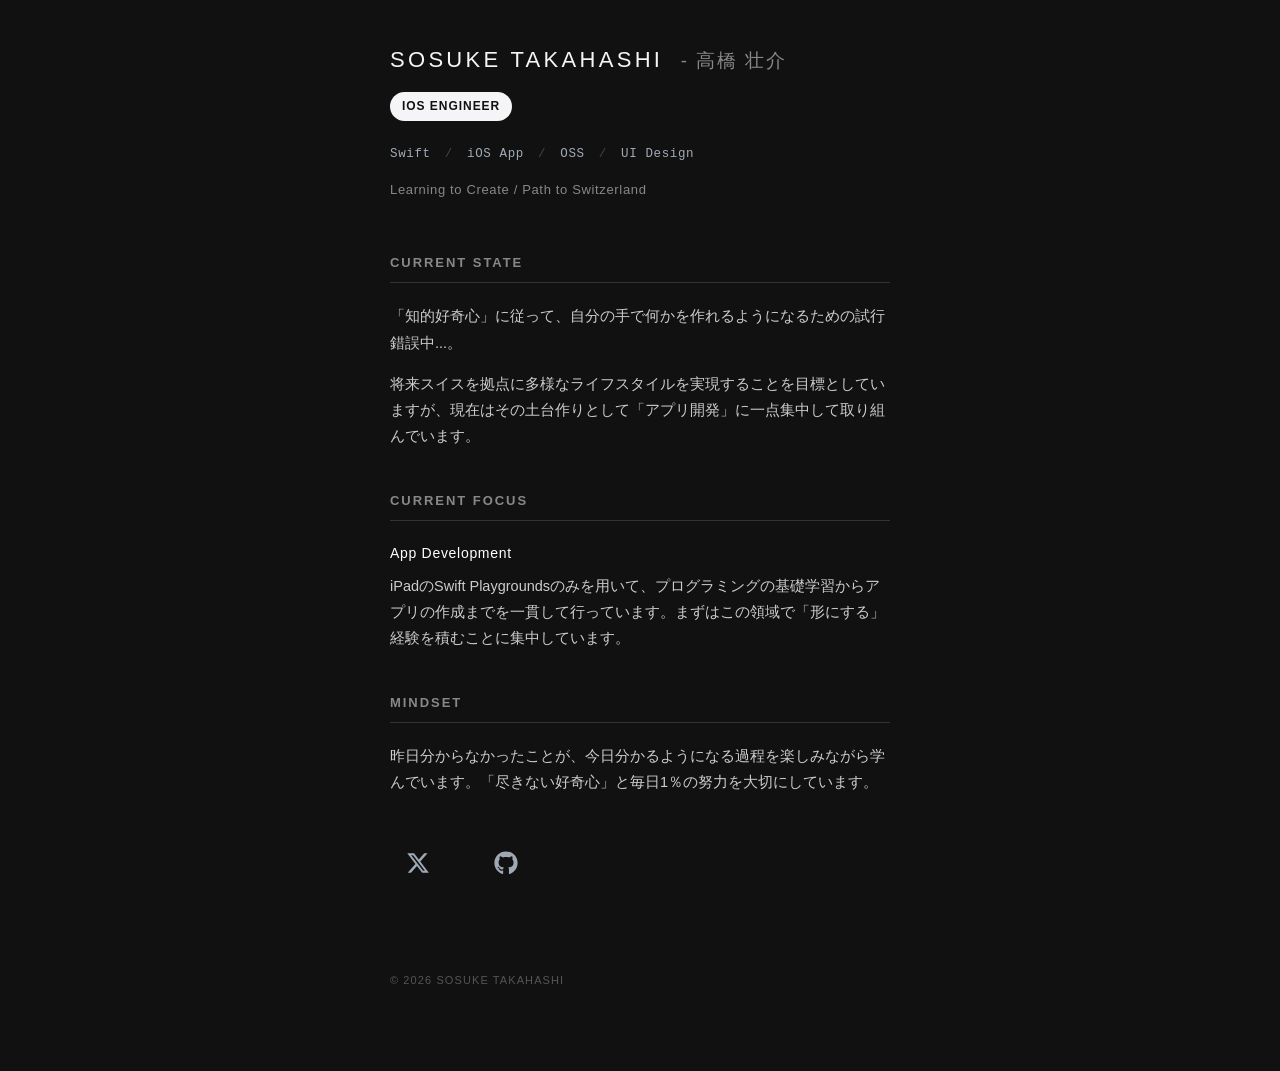
==== index.html @ c58f6e2d "Update index.html" ====
<!DOCTYPE html>
<html lang="ja">
<head>
    <meta charset="UTF-8">
    <meta name="viewport" content="width=device-width, initial-scale=1.0">
    <title>SOSUKE TAKAHASHI - 高橋 壮介 | LOG</title>
    <style>
        /* スマートフォンでのレイアウト崩れを防ぐための必須設定 */
        * {
            box-sizing: border-box;
        }
        body {
            background-color: #111; /* 完全な真っ黒(#000)より少しだけ浮かせた黒で目に優しく */
            color: #f5f5f7;
            font-family: -apple-system, BlinkMacSystemFont, "Helvetica Neue", "Hiragino Kaku Gothic ProN", Arial, sans-serif;
            line-height: 1.8;
            margin: 0;
            padding: 40px 20px 80px;
            display: flex;
            justify-content: center;
            /* 黒背景での文字の視認性を高める設定 */
            -webkit-font-smoothing: antialiased;
        }
        .container {
            max-width: 500px;
            width: 100%;
        }
        header {
            margin-bottom: 50px;
        }
        h1 {
            font-size: 22px;
            letter-spacing: 0.15em;
            margin: 0;
            font-weight: 500;
            text-transform: uppercase;
        }
        .kanji {
            font-size: 0.85em;
            font-weight: normal;
            letter-spacing: 0.1em;
            color: #888; /* 漢字部分は少し控えめな色に */
            margin-left: 8px;
        }
        .sub-text {
            font-size: 13px;
            color: #888;
            margin-top: 12px;
            letter-spacing: 0.05em;
        }

/* --- ここから追加：スライドインのアニメーション定義 --- */
        @keyframes slideIn {
            0% {
                opacity: 0; /* 最初は透明 */
                transform: translateX(-20px); /* 少し左にずらしておく */
            }
            100% {
                opacity: 1; /* 最後は不透明 */
                transform: translateX(0); /* 元の位置に戻る */
            }
        }
        /* ------------------------------------------------ */
/* --- ここから追加：肩書きバッジのスタイルと動き --- */
        .role-badge {
            display: inline-block;
            font-size: 12px;
            color: #111;
            background-color: #f5f5f7; /* 白背景に黒文字で目立たせる */
            padding: 4px 12px;
            border-radius: 20px;
            margin-top: 12px;
            margin-bottom: 4px;
            font-weight: 600;
            letter-spacing: 0.08em;
            text-transform: uppercase;
            
            /* アニメーションの適用：slideInという動きを1.5秒かけて実行 */
            animation: slideIn 1.5s ease-out;
        }
        /* -------------------------------------------------- */
		/* --- ここから追加：キーワード羅列のスタイル --- */
        .keywords {
            font-size: 12.5px;
            color: #a0aab5; /* 少し青みがかったクールなグレー */
            margin-top: 18px;
            margin-bottom: 8px;
            letter-spacing: 0.05em;
            font-family: "SF Mono", "Menlo", Consolas, monospace; /* エンジニアらしいコード風フォント */
        }
        .keywords .slash {
            color: #444; /* スラッシュの色を暗くして単語を際立たせる */
            margin: 0 6px;
        }
        /* ------------------------------------------ */
        section {
            margin-bottom: 40px;
        }
        h2 {
            font-size: 13px;
            color: #888;
            font-weight: 600;
            letter-spacing: 0.15em;
            text-transform: uppercase;
            border-bottom: 1px solid #333;
            padding-bottom: 8px;
            margin-bottom: 20px;
        }
        p {
            font-size: 14.5px;
            color: #ccc;
            margin: 0 0 15px 0;
        }
        .project-item {
            margin-bottom: 25px;
        }
        .label {
            display: block;
            color: #fff;
            font-size: 14px;
            margin-bottom: 6px;
            font-weight: 500;
            letter-spacing: 0.05em;
        }
        .project-desc {
            font-size: 14.5px;
            color: #ccc;
            margin: 0;
        }
        /* --- いただいたコードをダークモード用に最適化したCSS --- */
        .sns-box {
            display: flex;
            gap: 2rem;
            margin-top: 40px;
            justify-content: flex-start; /* 左寄せ */
        }
        .btn-sns {
            display: grid;
            place-content: center;
            width: 3.5rem;
            height: 3.5rem;
            box-sizing: border-box;
            border-radius: 0.5rem; /* 少し丸みを持たせると立体感が綺麗に出ます */
            background-color: #111; /* 背景色と同じにして要素を同化させる */
            text-decoration: none;
            /* 1sだとスマホでは反応が遅く感じるため、0.5sに調整しています */
            transition: 0.5s; 
        }
        .btn-sns svg {
            fill: #9FA9B4;
            width: 1.5rem;
            height: 1.5rem;
            transition: 0.5s;
        }
        /* 触れた時に「ダークモードの影」を出して立体的に浮き上がらせる */
        .btn-sns:hover {
            /* 黒背景に合わせて影の色と広がり方を調整しました */
            box-shadow: 6px 6px 12px #070707, 
                       -6px -6px 12px #1b1b1b;
        }
        .btn-sns:hover svg {
            fill: #fff; /* 触れるとアイコンが白く光るように追加 */
        }
        /* ------------------------------------------------ */
        footer {
            margin-top: 80px;
            font-size: 11px;
            color: #555;
            letter-spacing: 0.1em;
            text-transform: uppercase;
        }
    </style>
</head>
<body>
    <div class="container">
        <header>
            <h1>SOSUKE TAKAHASHI <span class="kanji">- 高橋 壮介</span></h1>
	    <div class="role-badge">iOS Engineer</div>
            
            <div class="keywords">
                Swift <span class="slash">/</span> iOS App <span class="slash">/</span> OSS <span class="slash">/</span> UI Design
            </div>
            <p class="sub-text">Learning to Create / Path to Switzerland</p>
        </header>

        <section>
            <h2>Current State</h2>
            <p>
                「知的好奇心」に従って、自分の手で何かを作れるようになるための試行錯誤中...。
            </p>
            <p>
                将来スイスを拠点に多様なライフスタイルを実現することを目標としていますが、現在はその土台作りとして「アプリ開発」に一点集中して取り組んでいます。
            </p>
        </section>

        <section>
            <h2>Current Focus</h2>
            <div class="project-item">
                <span class="label">App Development</span>
                <p class="project-desc">iPadのSwift Playgroundsのみを用いて、プログラミングの基礎学習からアプリの作成までを一貫して行っています。まずはこの領域で「形にする」経験を積むことに集中しています。</p>
            </div>
        </section>

        <section>
            <h2>Mindset</h2>
            <p>
                昨日分からなかったことが、今日分かるようになる過程を楽しみながら学んでいます。「尽きない好奇心」と毎日1％の努力を大切にしています。
            </p>
        </section>

        <div class="sns-box">
            <a href="https://x.com/hitonoyakntatsu" class="btn-sns btn-x" target="_blank">
                <svg xmlns="http://www.w3.org/2000/svg" height="1em" viewBox="0 0 512 512">
                    <path d="M389.2 48h70.6L305.6 224.2 487 464H345L233.7 318.6 106.5 464H35.8L200.7 275.5 26.8 48H172.4L272.9 180.9 389.2 48zM364.4 421.8h39.1L151.1 88h-42L364.4 421.8z"></path>
                </svg>
            </a>
<a href="https://github.com/sou1213" class="btn-sns btn-github" target="_blank">
                <svg xmlns="http://www.w3.org/2000/svg" height="1em" viewBox="0 0 496 512">
                    <path d="M165.9 397.4c0 2-2.3 3.6-5.2 3.6-3.3 .3-5.6-1.3-5.6-3.6 0-2 2.3-3.6 5.2-3.6 3-.3 5.6 1.3 5.6 3.6zm-31.1-4.5c-.7 2 1.3 4.3 4.3 4.9 2.6 1 5.6 0 6.2-2s-1.3-4.3-4.3-5.2c-2.6-.7-5.5 .3-6.2 2.3zm44.2-1.7c-2.9 .7-4.9 2.6-4.6 4.9 .3 2 2.9 3.3 5.9 2.6 2.9-.7 4.9-2.6 4.6-4.6-.3-1.9-3-3.2-5.9-2.9zM244.8 8C106.1 8 0 113.3 0 252c0 110.9 69.8 205.8 169.5 239.2 12.8 2.3 17.3-5.6 17.3-12.1 0-6.2-.3-40.4-.3-61.4 0 0-70 15-84.7-29.8 0 0-11.4-29.1-27.8-36.6 0 0-22.9-15.7 1.6-15.4 0 0 24.9 2 38.6 25.8 21.9 38.6 58.6 27.5 72.9 20.9 2.3-16 8.8-27.1 16-33.7-55.9-6.2-112.3-14.3-112.3-110.5 0-27.5 7.6-41.3 23.6-58.9-2.6-6.5-11.1-33.3 2.6-67.9 20.9-6.5 69 27 69 27 20-5.6 41.5-8.5 62.8-8.5s42.8 2.9 62.8 8.5c0 0 48.1-33.6 69-27 13.7 34.7 5.2 61.4 2.6 67.9 16 17.7 25.8 31.5 25.8 58.9 0 96.5-58.9 104.2-114.8 110.5 9.2 7.9 17 22.9 17 46.4 0 33.7-.3 75.4-.3 83.6 0 6.5 4.6 14.4 17.3 12.1C428.2 457.8 496 362.9 496 252 496 113.3 383.5 8 244.8 8zM97.2 352.9c-1.3 1-1 3.3 .7 5.2 1.6 1.6 3.9 2.3 5.2 1 1.3-1 1-3.3-.7-5.2-1.6-1.6-3.9-2.3-5.2-1zm-10.8-8.1c-.7 1.3 .3 2.9 2.3 3.9 1.6 1 3.6 .7 4.3-.7 .7-1.3-.3-2.9-2.3-3.9-2-.6-3.6-.3-4.3 .7zm32.4 35.6c-1.6 1.3-1 4.3 1.3 6.2 2.3 2.3 5.2 2.6 6.5 1 1.3-1.3 .7-4.3-1.3-6.2-2.2-2.3-5.2-2.6-6.5-1zm-11.4-14.7c-1.6 1-1.6 3.6 0 5.9 1.6 2.3 4.3 3.3 5.6 2.3 1.6-1.3 1.6-3.9 0-6.2-1.4-2.3-4-3.3-5.6-2z"></path>
                </svg>
            </a>
        </div>
        <footer>
            &copy; 2026 SOSUKE TAKAHASHI
        </footer>
    </div>
</body>
</html>
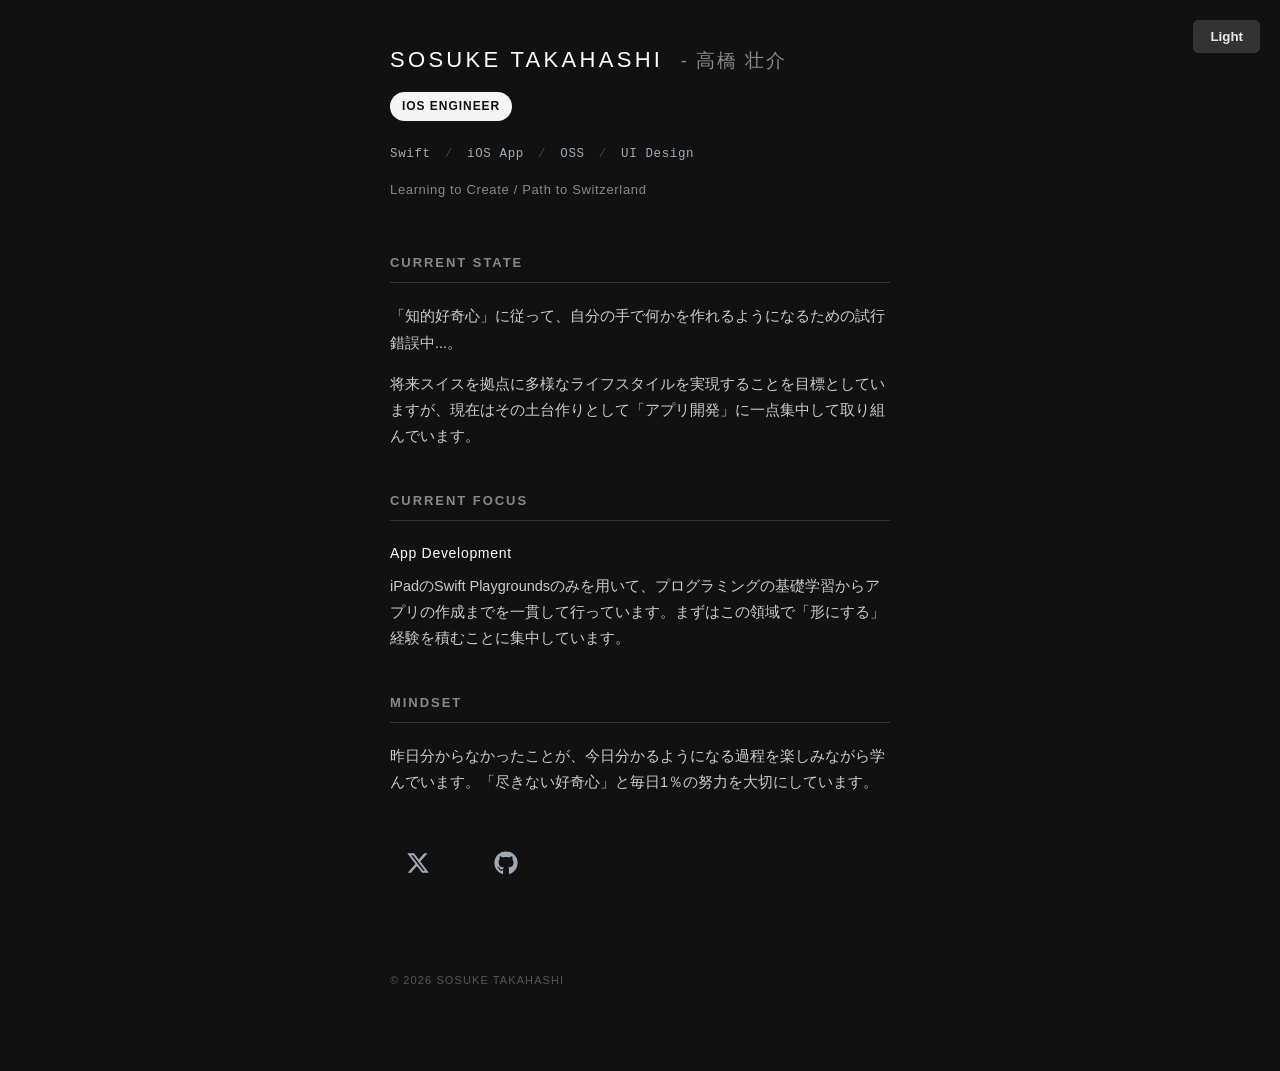
==== commit 7c9a6618: "Implement dark mode toggle and styles in index.html Add dark mode toggle functionality and styles." ====
--- a/index.html
+++ b/index.html
@@ -162,6 +162,81 @@
             fill: #fff; /* 触れるとアイコンが白く光るように追加 */
         }
         /* ------------------------------------------------ */
+		/* --- ここから追加：ダークモード切替ボタンとテーマのスタイル --- */
+        
+        /* 右上に固定配置 */
+        .theme-toggle {
+            position: absolute;
+            top: 20px;
+            right: 20px;
+            z-index: 100;
+        }
+
+        /* ボタンのデザイン (sass.txtを参考) */
+        .theme-toggle button {
+            border: 1px solid #333;
+            padding: .5rem 1rem;
+            background: #333;
+            border-radius: 5px;
+            transition: background 200ms ease;
+            color: #eaeaea;
+            cursor: pointer;
+            font-family: inherit;
+            font-weight: bold;
+        }
+        .theme-toggle button:hover {
+            background: rgba(51, 51, 51, 0.8);
+        }
+
+        /* 既存のbodyにアニメーションを追加 (sass.txtを参考) */
+        body {
+            /* 背景と文字色が800ミリ秒かけて変化する設定 */
+            transition: background-color 800ms ease, color 800ms ease;
+        }
+
+        /* --- ライトモード（基本状態）の色設定 --- */
+        /* 提供元のコードに合わせて、基本をライトモードにします */
+        body {
+            background-color: #eaeaea; /* sass.txtを参考 */
+            color: #333;
+        }
+        h1, h2, .label, .role-badge, .kanji {
+            color: #333;
+        }
+        p, .project-desc, .sub-text, .keywords {
+            color: #555;
+        }
+        .role-badge {
+            background-color: #ddd;
+        }
+
+        /* --- ダークモード（.darkがついた時）の色設定 --- */
+        /* 現在のサイトの黒いデザインをここに引き継ぎます */
+        body.dark {
+            background-color: #111;
+            color: #f5f5f7;
+        }
+        body.dark h1, body.dark .label {
+            color: #fff;
+        }
+        body.dark h2 {
+            color: #888;
+            border-bottom: 1px solid #333;
+        }
+        body.dark p, body.dark .project-desc {
+            color: #ccc;
+        }
+        body.dark .role-badge {
+            background-color: #f5f5f7;
+            color: #111;
+        }
+        body.dark .sub-text, body.dark .kanji {
+            color: #888;
+        }
+        body.dark .keywords {
+            color: #a0aab5;
+        }
+        /* ------------------------------------------------------- */
         footer {
             margin-top: 80px;
             font-size: 11px;
@@ -169,9 +244,16 @@
             letter-spacing: 0.1em;
             text-transform: uppercase;
         }
+		
     </style>
 </head>
 <body>
+	<body>
+    <div class="theme-toggle">
+        <button class="dark-button">Dark</button>
+        <button class="light-button" style="display: none;">Light</button>
+    </div>
+    <div class="container">
     <div class="container">
         <header>
             <h1>SOSUKE TAKAHASHI <span class="kanji">- 高橋 壮介</span></h1>
@@ -224,5 +306,55 @@
             &copy; 2026 SOSUKE TAKAHASHI
         </footer>
     </div>
+		<script>
+            var darkMode;
+            
+            // localStorageに保存されているかチェック
+            if (localStorage.getItem('dark-mode')) {  
+                // if dark mode is in storage, set variable with that value [cite: 2]
+                darkMode = localStorage.getItem('dark-mode');
+            } else {  
+                // 提供元のコードでは'light'が初期値でしたが [cite: 3]、
+                // あなたのサイトの雰囲気を活かすため初期値を'dark'にしています。
+                darkMode = 'dark';
+            }
+
+            // set new localStorage value 
+            localStorage.setItem('dark-mode', darkMode);
+
+            var darkBtn = document.querySelector('.dark-button');
+            var lightBtn = document.querySelector('.light-button');
+            var body = document.querySelector('body');
+
+            // ページ読み込み時の状態を反映
+            if (localStorage.getItem('dark-mode') == 'dark') {
+                // if the above is 'dark' then apply .dark to the body [cite: 5]
+                body.classList.add('dark');
+                // hide the 'dark' button [cite: 5]
+                darkBtn.style.display = 'none';
+                // show the 'light' button [cite: 5]
+                lightBtn.style.display = 'block';
+            }
+
+            // Toggle dark UI [cite: 6]
+            darkBtn.addEventListener('click', function() {  
+                darkBtn.style.display = 'none';
+                lightBtn.style.display = 'block';
+                body.classList.add('dark');  
+                // set stored value to 'dark' [cite: 6]
+                localStorage.setItem('dark-mode', 'dark');
+            });
+
+            // Toggle light UI
+            lightBtn.addEventListener('click', function() {  
+                lightBtn.style.display = 'none';
+                darkBtn.style.display = 'block';
+                body.classList.remove('dark');
+                // set stored value to 'light' [cite: 7]
+                localStorage.setItem('dark-mode', 'light');   
+            });
+        </script>
+        </body>
+</html>
 </body>
 </html>
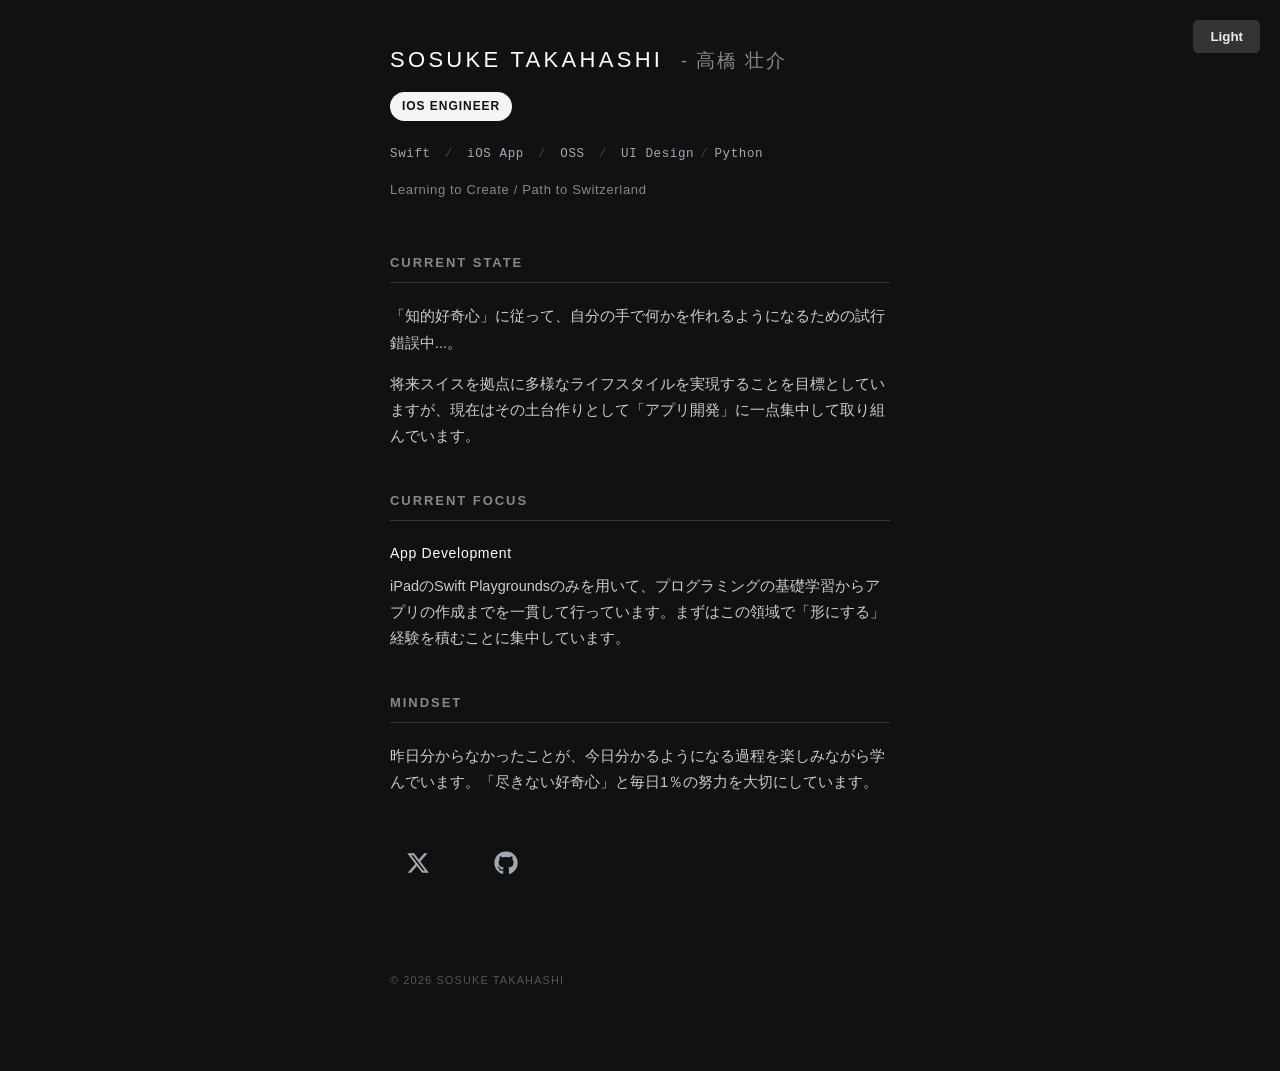
==== commit df2a1342: "Update index.html" ====
--- a/index.html
+++ b/index.html
@@ -5,12 +5,11 @@
     <meta name="viewport" content="width=device-width, initial-scale=1.0">
     <title>SOSUKE TAKAHASHI - 高橋 壮介 | LOG</title>
     <style>
-        /* スマートフォンでのレイアウト崩れを防ぐための必須設定 */
         * {
             box-sizing: border-box;
         }
         body {
-            background-color: #111; /* 完全な真っ黒(#000)より少しだけ浮かせた黒で目に優しく */
+            background-color: #111;
             color: #f5f5f7;
             font-family: -apple-system, BlinkMacSystemFont, "Helvetica Neue", "Hiragino Kaku Gothic ProN", Arial, sans-serif;
             line-height: 1.8;
@@ -18,161 +17,22 @@
             padding: 40px 20px 80px;
             display: flex;
             justify-content: center;
-            /* 黒背景での文字の視認性を高める設定 */
             -webkit-font-smoothing: antialiased;
+            /* 背景と文字色が800ミリ秒かけて変化する設定 */
+            transition: background-color 800ms ease, color 800ms ease;
         }
         .container {
             max-width: 500px;
             width: 100%;
         }
-        header {
-            margin-bottom: 50px;
-        }
-        h1 {
-            font-size: 22px;
-            letter-spacing: 0.15em;
-            margin: 0;
-            font-weight: 500;
-            text-transform: uppercase;
-        }
-        .kanji {
-            font-size: 0.85em;
-            font-weight: normal;
-            letter-spacing: 0.1em;
-            color: #888; /* 漢字部分は少し控えめな色に */
-            margin-left: 8px;
-        }
-        .sub-text {
-            font-size: 13px;
-            color: #888;
-            margin-top: 12px;
-            letter-spacing: 0.05em;
-        }
-
-/* --- ここから追加：スライドインのアニメーション定義 --- */
-        @keyframes slideIn {
-            0% {
-                opacity: 0; /* 最初は透明 */
-                transform: translateX(-20px); /* 少し左にずらしておく */
-            }
-            100% {
-                opacity: 1; /* 最後は不透明 */
-                transform: translateX(0); /* 元の位置に戻る */
-            }
-        }
-        /* ------------------------------------------------ */
-/* --- ここから追加：肩書きバッジのスタイルと動き --- */
-        .role-badge {
-            display: inline-block;
-            font-size: 12px;
-            color: #111;
-            background-color: #f5f5f7; /* 白背景に黒文字で目立たせる */
-            padding: 4px 12px;
-            border-radius: 20px;
-            margin-top: 12px;
-            margin-bottom: 4px;
-            font-weight: 600;
-            letter-spacing: 0.08em;
-            text-transform: uppercase;
-            
-            /* アニメーションの適用：slideInという動きを1.5秒かけて実行 */
-            animation: slideIn 1.5s ease-out;
-        }
-        /* -------------------------------------------------- */
-		/* --- ここから追加：キーワード羅列のスタイル --- */
-        .keywords {
-            font-size: 12.5px;
-            color: #a0aab5; /* 少し青みがかったクールなグレー */
-            margin-top: 18px;
-            margin-bottom: 8px;
-            letter-spacing: 0.05em;
-            font-family: "SF Mono", "Menlo", Consolas, monospace; /* エンジニアらしいコード風フォント */
-        }
-        .keywords .slash {
-            color: #444; /* スラッシュの色を暗くして単語を際立たせる */
-            margin: 0 6px;
-        }
-        /* ------------------------------------------ */
-        section {
-            margin-bottom: 40px;
-        }
-        h2 {
-            font-size: 13px;
-            color: #888;
-            font-weight: 600;
-            letter-spacing: 0.15em;
-            text-transform: uppercase;
-            border-bottom: 1px solid #333;
-            padding-bottom: 8px;
-            margin-bottom: 20px;
-        }
-        p {
-            font-size: 14.5px;
-            color: #ccc;
-            margin: 0 0 15px 0;
-        }
-        .project-item {
-            margin-bottom: 25px;
-        }
-        .label {
-            display: block;
-            color: #fff;
-            font-size: 14px;
-            margin-bottom: 6px;
-            font-weight: 500;
-            letter-spacing: 0.05em;
-        }
-        .project-desc {
-            font-size: 14.5px;
-            color: #ccc;
-            margin: 0;
-        }
-        /* --- いただいたコードをダークモード用に最適化したCSS --- */
-        .sns-box {
-            display: flex;
-            gap: 2rem;
-            margin-top: 40px;
-            justify-content: flex-start; /* 左寄せ */
-        }
-        .btn-sns {
-            display: grid;
-            place-content: center;
-            width: 3.5rem;
-            height: 3.5rem;
-            box-sizing: border-box;
-            border-radius: 0.5rem; /* 少し丸みを持たせると立体感が綺麗に出ます */
-            background-color: #111; /* 背景色と同じにして要素を同化させる */
-            text-decoration: none;
-            /* 1sだとスマホでは反応が遅く感じるため、0.5sに調整しています */
-            transition: 0.5s; 
-        }
-        .btn-sns svg {
-            fill: #9FA9B4;
-            width: 1.5rem;
-            height: 1.5rem;
-            transition: 0.5s;
-        }
-        /* 触れた時に「ダークモードの影」を出して立体的に浮き上がらせる */
-        .btn-sns:hover {
-            /* 黒背景に合わせて影の色と広がり方を調整しました */
-            box-shadow: 6px 6px 12px #070707, 
-                       -6px -6px 12px #1b1b1b;
-        }
-        .btn-sns:hover svg {
-            fill: #fff; /* 触れるとアイコンが白く光るように追加 */
-        }
-        /* ------------------------------------------------ */
-		/* --- ここから追加：ダークモード切替ボタンとテーマのスタイル --- */
         
-        /* 右上に固定配置 */
+        /* --- ダークモード切替ボタン --- */
         .theme-toggle {
             position: absolute;
             top: 20px;
             right: 20px;
             z-index: 100;
         }
-
-        /* ボタンのデザイン (sass.txtを参考) */
         .theme-toggle button {
             border: 1px solid #333;
             padding: .5rem 1rem;
@@ -188,55 +48,162 @@
             background: rgba(51, 51, 51, 0.8);
         }
 
-        /* 既存のbodyにアニメーションを追加 (sass.txtを参考) */
+        header {
+            margin-bottom: 50px;
+        }
+        h1 {
+            font-size: 22px;
+            letter-spacing: 0.15em;
+            margin: 0;
+            font-weight: 500;
+            text-transform: uppercase;
+        }
+        .kanji {
+            font-size: 0.85em;
+            font-weight: normal;
+            letter-spacing: 0.1em;
+            color: #888;
+            margin-left: 8px;
+        }
+
+        /* スライドインアニメーション */
+        @keyframes slideIn {
+            0% { opacity: 0; transform: translateX(-20px); }
+            100% { opacity: 1; transform: translateX(0); }
+        }
+
+        .role-badge {
+            display: inline-block;
+            font-size: 12px;
+            padding: 4px 12px;
+            border-radius: 20px;
+            margin-top: 12px;
+            margin-bottom: 4px;
+            font-weight: 600;
+            letter-spacing: 0.08em;
+            text-transform: uppercase;
+            animation: slideIn 1.5s ease-out;
+        }
+
+        .keywords {
+            font-size: 12.5px;
+            margin-top: 18px;
+            margin-bottom: 8px;
+            letter-spacing: 0.05em;
+            font-family: "SF Mono", "Menlo", Consolas, monospace;
+        }
+        .keywords .slash {
+            color: #444;
+            margin: 0 6px;
+        }
+        .sub-text {
+            font-size: 13px;
+            margin-top: 12px;
+            letter-spacing: 0.05em;
+        }
+
+        section {
+            margin-bottom: 40px;
+        }
+        h2 {
+            font-size: 13px;
+            font-weight: 600;
+            letter-spacing: 0.15em;
+            text-transform: uppercase;
+            border-bottom: 1px solid #333;
+            padding-bottom: 8px;
+            margin-bottom: 20px;
+        }
+        p {
+            font-size: 14.5px;
+            margin: 0 0 15px 0;
+        }
+        .project-item {
+            margin-bottom: 25px;
+        }
+        .label {
+            display: block;
+            font-size: 14px;
+            margin-bottom: 6px;
+            font-weight: 500;
+            letter-spacing: 0.05em;
+        }
+        .project-desc {
+            font-size: 14.5px;
+            margin: 0;
+        }
+
+        /* --- SNSボタン（ニューモーフィズム）ベース --- */
+        .sns-box {
+            display: flex;
+            gap: 2rem;
+            margin-top: 40px;
+            justify-content: flex-start;
+        }
+        .btn-sns {
+            display: grid;
+            place-content: center;
+            width: 3.5rem;
+            height: 3.5rem;
+            box-sizing: border-box;
+            border-radius: 0.5rem;
+            text-decoration: none;
+            transition: 0.5s; 
+        }
+        .btn-sns svg {
+            width: 1.5rem;
+            height: 1.5rem;
+            transition: 0.5s;
+        }
+
+        /* =========================================
+           ライトモード（基本状態）の色設定
+           ========================================= */
         body {
-            /* 背景と文字色が800ミリ秒かけて変化する設定 */
-            transition: background-color 800ms ease, color 800ms ease;
-        }
-
-        /* --- ライトモード（基本状態）の色設定 --- */
-        /* 提供元のコードに合わせて、基本をライトモードにします */
-        body {
-            background-color: #eaeaea; /* sass.txtを参考 */
+            background-color: #eaeaea; 
             color: #333;
         }
-        h1, h2, .label, .role-badge, .kanji {
-            color: #333;
-        }
-        p, .project-desc, .sub-text, .keywords {
-            color: #555;
-        }
-        .role-badge {
-            background-color: #ddd;
-        }
-
-        /* --- ダークモード（.darkがついた時）の色設定 --- */
-        /* 現在のサイトの黒いデザインをここに引き継ぎます */
+        h1, h2, .label, .role-badge, .kanji { color: #333; }
+        p, .project-desc, .sub-text, .keywords { color: #555; }
+        .role-badge { background-color: #ddd; }
+        
+        /* SNSボタン（ライトモード用） */
+        .btn-sns { background-color: #eaeaea; }
+        .btn-sns svg { fill: #777; }
+        .btn-sns:hover {
+            box-shadow: 6px 6px 12px #c8c8c8, -6px -6px 12px #ffffff;
+        }
+        .btn-sns:hover svg { fill: #111; }
+
+
+        /* =========================================
+           ダークモード（.dark）の色設定
+           ========================================= */
         body.dark {
             background-color: #111;
             color: #f5f5f7;
         }
-        body.dark h1, body.dark .label {
-            color: #fff;
-        }
+        body.dark h1, body.dark .label { color: #fff; }
         body.dark h2 {
             color: #888;
             border-bottom: 1px solid #333;
         }
-        body.dark p, body.dark .project-desc {
-            color: #ccc;
-        }
+        body.dark p, body.dark .project-desc { color: #ccc; }
         body.dark .role-badge {
             background-color: #f5f5f7;
             color: #111;
         }
-        body.dark .sub-text, body.dark .kanji {
-            color: #888;
-        }
-        body.dark .keywords {
-            color: #a0aab5;
-        }
-        /* ------------------------------------------------------- */
+        body.dark .sub-text, body.dark .kanji { color: #888; }
+        body.dark .keywords { color: #a0aab5; }
+
+        /* SNSボタン（ダークモード用） */
+        body.dark .btn-sns { background-color: #111; }
+        body.dark .btn-sns svg { fill: #9FA9B4; }
+        body.dark .btn-sns:hover {
+            box-shadow: 6px 6px 12px #070707, -6px -6px 12px #1b1b1b;
+        }
+        body.dark .btn-sns:hover svg { fill: #fff; }
+
         footer {
             margin-top: 80px;
             font-size: 11px;
@@ -244,23 +211,21 @@
             letter-spacing: 0.1em;
             text-transform: uppercase;
         }
-		
     </style>
 </head>
 <body>
-	<body>
     <div class="theme-toggle">
         <button class="dark-button">Dark</button>
         <button class="light-button" style="display: none;">Light</button>
     </div>
-    <div class="container">
+    
     <div class="container">
         <header>
             <h1>SOSUKE TAKAHASHI <span class="kanji">- 高橋 壮介</span></h1>
-	    <div class="role-badge">iOS Engineer</div>
+            <div class="role-badge">iOS Engineer</div>
             
             <div class="keywords">
-                Swift <span class="slash">/</span> iOS App <span class="slash">/</span> OSS <span class="slash">/</span> UI Design
+                Swift <span class="slash">/</span> iOS App <span class="slash">/</span> OSS <span class="slash">/</span> UI Design<span class="slash">/</span>Python
             </div>
             <p class="sub-text">Learning to Create / Path to Switzerland</p>
         </header>
@@ -296,7 +261,7 @@
                     <path d="M389.2 48h70.6L305.6 224.2 487 464H345L233.7 318.6 106.5 464H35.8L200.7 275.5 26.8 48H172.4L272.9 180.9 389.2 48zM364.4 421.8h39.1L151.1 88h-42L364.4 421.8z"></path>
                 </svg>
             </a>
-<a href="https://github.com/sou1213" class="btn-sns btn-github" target="_blank">
+            <a href="https://github.com/sou1213" class="btn-sns btn-github" target="_blank">
                 <svg xmlns="http://www.w3.org/2000/svg" height="1em" viewBox="0 0 496 512">
                     <path d="M165.9 397.4c0 2-2.3 3.6-5.2 3.6-3.3 .3-5.6-1.3-5.6-3.6 0-2 2.3-3.6 5.2-3.6 3-.3 5.6 1.3 5.6 3.6zm-31.1-4.5c-.7 2 1.3 4.3 4.3 4.9 2.6 1 5.6 0 6.2-2s-1.3-4.3-4.3-5.2c-2.6-.7-5.5 .3-6.2 2.3zm44.2-1.7c-2.9 .7-4.9 2.6-4.6 4.9 .3 2 2.9 3.3 5.9 2.6 2.9-.7 4.9-2.6 4.6-4.6-.3-1.9-3-3.2-5.9-2.9zM244.8 8C106.1 8 0 113.3 0 252c0 110.9 69.8 205.8 169.5 239.2 12.8 2.3 17.3-5.6 17.3-12.1 0-6.2-.3-40.4-.3-61.4 0 0-70 15-84.7-29.8 0 0-11.4-29.1-27.8-36.6 0 0-22.9-15.7 1.6-15.4 0 0 24.9 2 38.6 25.8 21.9 38.6 58.6 27.5 72.9 20.9 2.3-16 8.8-27.1 16-33.7-55.9-6.2-112.3-14.3-112.3-110.5 0-27.5 7.6-41.3 23.6-58.9-2.6-6.5-11.1-33.3 2.6-67.9 20.9-6.5 69 27 69 27 20-5.6 41.5-8.5 62.8-8.5s42.8 2.9 62.8 8.5c0 0 48.1-33.6 69-27 13.7 34.7 5.2 61.4 2.6 67.9 16 17.7 25.8 31.5 25.8 58.9 0 96.5-58.9 104.2-114.8 110.5 9.2 7.9 17 22.9 17 46.4 0 33.7-.3 75.4-.3 83.6 0 6.5 4.6 14.4 17.3 12.1C428.2 457.8 496 362.9 496 252 496 113.3 383.5 8 244.8 8zM97.2 352.9c-1.3 1-1 3.3 .7 5.2 1.6 1.6 3.9 2.3 5.2 1 1.3-1 1-3.3-.7-5.2-1.6-1.6-3.9-2.3-5.2-1zm-10.8-8.1c-.7 1.3 .3 2.9 2.3 3.9 1.6 1 3.6 .7 4.3-.7 .7-1.3-.3-2.9-2.3-3.9-2-.6-3.6-.3-4.3 .7zm32.4 35.6c-1.6 1.3-1 4.3 1.3 6.2 2.3 2.3 5.2 2.6 6.5 1 1.3-1.3 .7-4.3-1.3-6.2-2.2-2.3-5.2-2.6-6.5-1zm-11.4-14.7c-1.6 1-1.6 3.6 0 5.9 1.6 2.3 4.3 3.3 5.6 2.3 1.6-1.3 1.6-3.9 0-6.2-1.4-2.3-4-3.3-5.6-2z"></path>
                 </svg>
@@ -306,55 +271,45 @@
             &copy; 2026 SOSUKE TAKAHASHI
         </footer>
     </div>
-		<script>
-            var darkMode;
-            
-            // localStorageに保存されているかチェック
-            if (localStorage.getItem('dark-mode')) {  
-                // if dark mode is in storage, set variable with that value [cite: 2]
-                darkMode = localStorage.getItem('dark-mode');
-            } else {  
-                // 提供元のコードでは'light'が初期値でしたが [cite: 3]、
-                // あなたのサイトの雰囲気を活かすため初期値を'dark'にしています。
-                darkMode = 'dark';
-            }
-
-            // set new localStorage value 
-            localStorage.setItem('dark-mode', darkMode);
-
-            var darkBtn = document.querySelector('.dark-button');
-            var lightBtn = document.querySelector('.light-button');
-            var body = document.querySelector('body');
-
-            // ページ読み込み時の状態を反映
-            if (localStorage.getItem('dark-mode') == 'dark') {
-                // if the above is 'dark' then apply .dark to the body [cite: 5]
-                body.classList.add('dark');
-                // hide the 'dark' button [cite: 5]
-                darkBtn.style.display = 'none';
-                // show the 'light' button [cite: 5]
-                lightBtn.style.display = 'block';
-            }
-
-            // Toggle dark UI [cite: 6]
-            darkBtn.addEventListener('click', function() {  
-                darkBtn.style.display = 'none';
-                lightBtn.style.display = 'block';
-                body.classList.add('dark');  
-                // set stored value to 'dark' [cite: 6]
-                localStorage.setItem('dark-mode', 'dark');
-            });
-
-            // Toggle light UI
-            lightBtn.addEventListener('click', function() {  
-                lightBtn.style.display = 'none';
-                darkBtn.style.display = 'block';
-                body.classList.remove('dark');
-                // set stored value to 'light' [cite: 7]
-                localStorage.setItem('dark-mode', 'light');   
-            });
-        </script>
-        </body>
-</html>
+
+    <script>
+        var darkBtn = document.querySelector('.dark-button');
+        var lightBtn = document.querySelector('.light-button');
+        var body = document.querySelector('body');
+
+        function safeGetStorage(key) {
+            try { return localStorage.getItem(key); } catch(e) { return null; }
+        }
+        function safeSetStorage(key, value) {
+            try { localStorage.setItem(key, value); } catch(e) {}
+        }
+
+        var savedMode = safeGetStorage('dark-mode');
+        
+        // デフォルトをダークモードにする
+        if (savedMode === 'light') {
+            body.classList.remove('dark');
+            darkBtn.style.display = 'block';
+            lightBtn.style.display = 'none';
+        } else {
+            body.classList.add('dark');
+            darkBtn.style.display = 'none';
+            lightBtn.style.display = 'block';
+        }
+
+        darkBtn.addEventListener('click', function() {
+            body.classList.add('dark');
+            darkBtn.style.display = 'none';
+            lightBtn.style.display = 'block';
+            safeSetStorage('dark-mode', 'dark');
+        });
+
+        lightBtn.addEventListener('click', function() {
+            body.classList.remove('dark');
+            darkBtn.style.display = 'block';
+            lightBtn.style.display = 'none';
+            safeSetStorage('dark-mode', 'light');
+        });
+    </script>
 </body>
 </html>
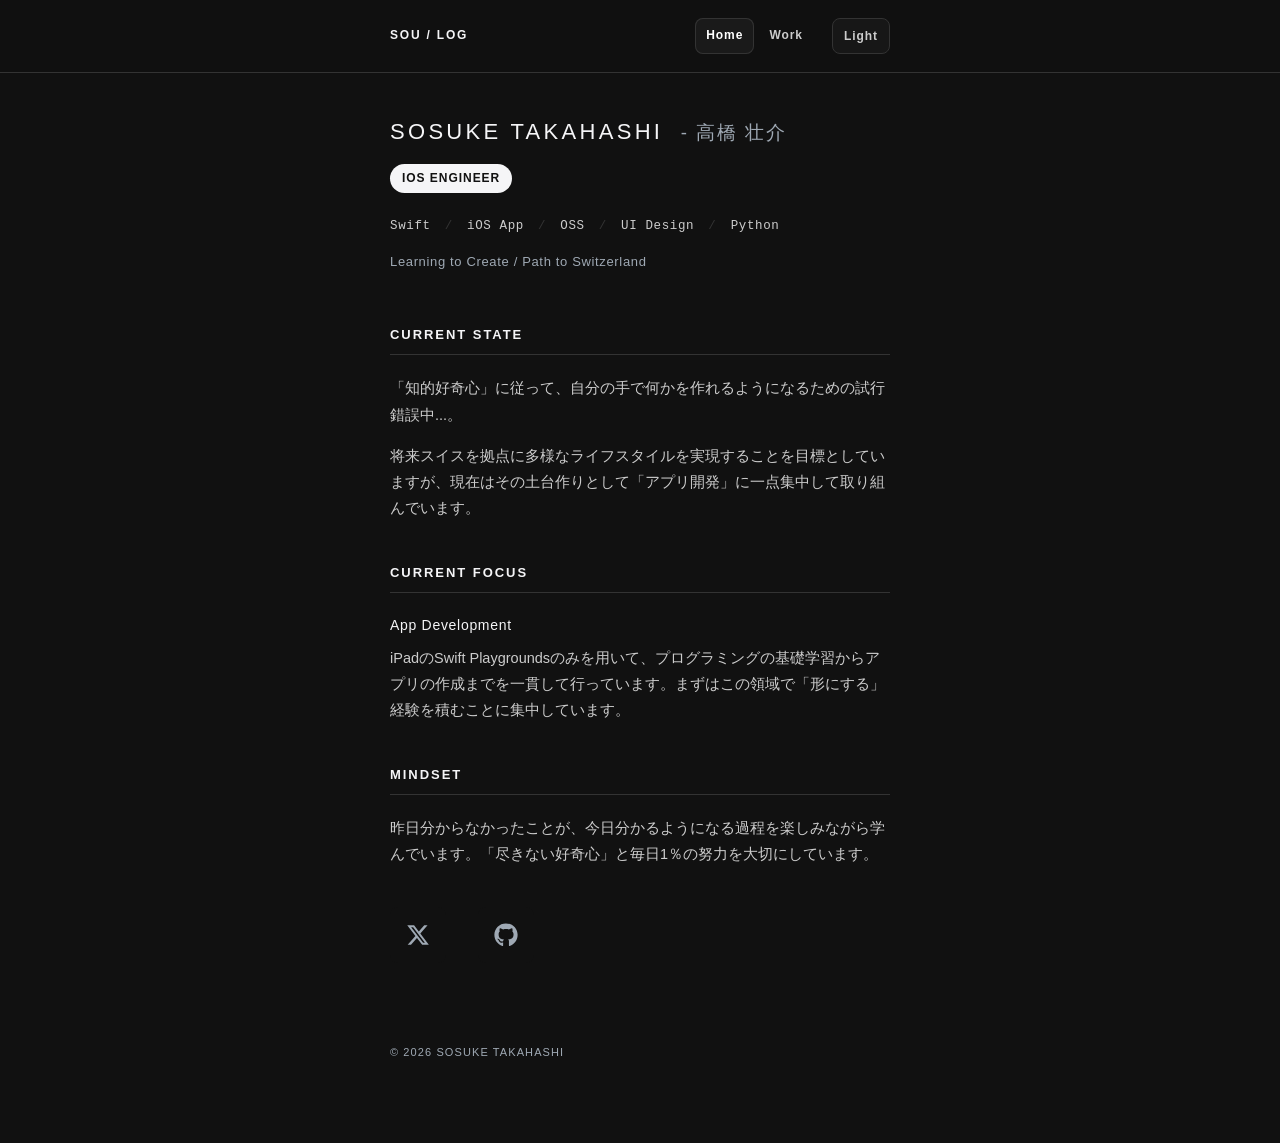
==== commit 83316a97: "feat: add work page and portfolio navigation" ====
--- a/index.html
+++ b/index.html
@@ -3,241 +3,37 @@
 <head>
     <meta charset="UTF-8">
     <meta name="viewport" content="width=device-width, initial-scale=1.0">
-    <title>SOSUKE TAKAHASHI - 高橋 壮介 | LOG</title>
-    <style>
-        * {
-            box-sizing: border-box;
-        }
-        body {
-            background-color: #111;
-            color: #f5f5f7;
-            font-family: -apple-system, BlinkMacSystemFont, "Helvetica Neue", "Hiragino Kaku Gothic ProN", Arial, sans-serif;
-            line-height: 1.8;
-            margin: 0;
-            padding: 40px 20px 80px;
-            display: flex;
-            justify-content: center;
-            -webkit-font-smoothing: antialiased;
-            /* 背景と文字色が800ミリ秒かけて変化する設定 */
-            transition: background-color 800ms ease, color 800ms ease;
-        }
-        .container {
-            max-width: 500px;
-            width: 100%;
-        }
-        
-        /* --- ダークモード切替ボタン --- */
-        .theme-toggle {
-            position: absolute;
-            top: 20px;
-            right: 20px;
-            z-index: 100;
-        }
-        .theme-toggle button {
-            border: 1px solid #333;
-            padding: .5rem 1rem;
-            background: #333;
-            border-radius: 5px;
-            transition: background 200ms ease;
-            color: #eaeaea;
-            cursor: pointer;
-            font-family: inherit;
-            font-weight: bold;
-        }
-        .theme-toggle button:hover {
-            background: rgba(51, 51, 51, 0.8);
-        }
-
-        header {
-            margin-bottom: 50px;
-        }
-        h1 {
-            font-size: 22px;
-            letter-spacing: 0.15em;
-            margin: 0;
-            font-weight: 500;
-            text-transform: uppercase;
-        }
-        .kanji {
-            font-size: 0.85em;
-            font-weight: normal;
-            letter-spacing: 0.1em;
-            color: #888;
-            margin-left: 8px;
-        }
-
-        /* スライドインアニメーション */
-        @keyframes slideIn {
-            0% { opacity: 0; transform: translateX(-20px); }
-            100% { opacity: 1; transform: translateX(0); }
-        }
-
-        .role-badge {
-            display: inline-block;
-            font-size: 12px;
-            padding: 4px 12px;
-            border-radius: 20px;
-            margin-top: 12px;
-            margin-bottom: 4px;
-            font-weight: 600;
-            letter-spacing: 0.08em;
-            text-transform: uppercase;
-            animation: slideIn 1.5s ease-out;
-        }
-
-        .keywords {
-            font-size: 12.5px;
-            margin-top: 18px;
-            margin-bottom: 8px;
-            letter-spacing: 0.05em;
-            font-family: "SF Mono", "Menlo", Consolas, monospace;
-        }
-        .keywords .slash {
-            color: #444;
-            margin: 0 6px;
-        }
-        .sub-text {
-            font-size: 13px;
-            margin-top: 12px;
-            letter-spacing: 0.05em;
-        }
-
-        section {
-            margin-bottom: 40px;
-        }
-        h2 {
-            font-size: 13px;
-            font-weight: 600;
-            letter-spacing: 0.15em;
-            text-transform: uppercase;
-            border-bottom: 1px solid #333;
-            padding-bottom: 8px;
-            margin-bottom: 20px;
-        }
-        p {
-            font-size: 14.5px;
-            margin: 0 0 15px 0;
-        }
-        .project-item {
-            margin-bottom: 25px;
-        }
-        .label {
-            display: block;
-            font-size: 14px;
-            margin-bottom: 6px;
-            font-weight: 500;
-            letter-spacing: 0.05em;
-        }
-        .project-desc {
-            font-size: 14.5px;
-            margin: 0;
-        }
-
-        /* --- SNSボタン（ニューモーフィズム）ベース --- */
-        .sns-box {
-            display: flex;
-            gap: 2rem;
-            margin-top: 40px;
-            justify-content: flex-start;
-        }
-        .btn-sns {
-            display: grid;
-            place-content: center;
-            width: 3.5rem;
-            height: 3.5rem;
-            box-sizing: border-box;
-            border-radius: 0.5rem;
-            text-decoration: none;
-            transition: 0.5s; 
-        }
-        .btn-sns svg {
-            width: 1.5rem;
-            height: 1.5rem;
-            transition: 0.5s;
-        }
-
-        /* =========================================
-           ライトモード（基本状態）の色設定
-           ========================================= */
-        body {
-            background-color: #eaeaea; 
-            color: #333;
-        }
-        h1, h2, .label, .role-badge, .kanji { color: #333; }
-        p, .project-desc, .sub-text, .keywords { color: #555; }
-        .role-badge { background-color: #ddd; }
-        
-        /* SNSボタン（ライトモード用） */
-        .btn-sns { background-color: #eaeaea; }
-        .btn-sns svg { fill: #777; }
-        .btn-sns:hover {
-            box-shadow: 6px 6px 12px #c8c8c8, -6px -6px 12px #ffffff;
-        }
-        .btn-sns:hover svg { fill: #111; }
-
-
-        /* =========================================
-           ダークモード（.dark）の色設定
-           ========================================= */
-        body.dark {
-            background-color: #111;
-            color: #f5f5f7;
-        }
-        body.dark h1, body.dark .label { color: #fff; }
-        body.dark h2 {
-            color: #888;
-            border-bottom: 1px solid #333;
-        }
-        body.dark p, body.dark .project-desc { color: #ccc; }
-        body.dark .role-badge {
-            background-color: #f5f5f7;
-            color: #111;
-        }
-        body.dark .sub-text, body.dark .kanji { color: #888; }
-        body.dark .keywords { color: #a0aab5; }
-
-        /* SNSボタン（ダークモード用） */
-        body.dark .btn-sns { background-color: #111; }
-        body.dark .btn-sns svg { fill: #9FA9B4; }
-        body.dark .btn-sns:hover {
-            box-shadow: 6px 6px 12px #070707, -6px -6px 12px #1b1b1b;
-        }
-        body.dark .btn-sns:hover svg { fill: #fff; }
-
-        footer {
-            margin-top: 80px;
-            font-size: 11px;
-            color: #555;
-            letter-spacing: 0.1em;
-            text-transform: uppercase;
-        }
-    </style>
+    <meta name="description" content="高橋壮介のプロフィールと制作記録をまとめたポートフォリオサイトです。">
+    <title>SOU - そう | LOG</title>
+    <link rel="stylesheet" href="./styles.css">
+    <script src="./theme.js" defer></script>
 </head>
 <body>
-    <div class="theme-toggle">
-        <button class="dark-button">Dark</button>
-        <button class="light-button" style="display: none;">Light</button>
-    </div>
-    
-    <div class="container">
-        <header>
+    <nav class="site-nav" aria-label="メインナビゲーション">
+        <div class="site-nav__inner">
+            <a class="site-mark" href="./index.html" aria-label="SOU LOG ホーム">SOU / LOG</a>
+            <div class="site-links">
+                <a class="nav-link" href="./index.html" aria-current="page">Home</a>
+                <a class="nav-link" href="./work.html">Work</a>
+            </div>
+            <button class="theme-toggle" type="button" aria-label="表示テーマを切り替える" aria-pressed="false">Dark</button>
+        </div>
+    </nav>
+
+    <main class="container">
+        <header class="profile-header">
             <h1>SOSUKE TAKAHASHI <span class="kanji">- 高橋 壮介</span></h1>
             <div class="role-badge">iOS Engineer</div>
-            
             <div class="keywords">
-                Swift <span class="slash">/</span> iOS App <span class="slash">/</span> OSS <span class="slash">/</span> UI Design<span class="slash">/</span>Python
+                Swift <span class="slash">/</span> iOS App <span class="slash">/</span> OSS <span class="slash">/</span> UI Design <span class="slash">/</span> Python
             </div>
             <p class="sub-text">Learning to Create / Path to Switzerland</p>
         </header>
 
         <section>
             <h2>Current State</h2>
-            <p>
-                「知的好奇心」に従って、自分の手で何かを作れるようになるための試行錯誤中...。
-            </p>
-            <p>
-                将来スイスを拠点に多様なライフスタイルを実現することを目標としていますが、現在はその土台作りとして「アプリ開発」に一点集中して取り組んでいます。
-            </p>
+            <p>「知的好奇心」に従って、自分の手で何かを作れるようになるための試行錯誤中...。</p>
+            <p>将来スイスを拠点に多様なライフスタイルを実現することを目標としていますが、現在はその土台作りとして「アプリ開発」に一点集中して取り組んでいます。</p>
         </section>
 
         <section>
@@ -250,66 +46,23 @@
 
         <section>
             <h2>Mindset</h2>
-            <p>
-                昨日分からなかったことが、今日分かるようになる過程を楽しみながら学んでいます。「尽きない好奇心」と毎日1％の努力を大切にしています。
-            </p>
+            <p>昨日分からなかったことが、今日分かるようになる過程を楽しみながら学んでいます。「尽きない好奇心」と毎日1％の努力を大切にしています。</p>
         </section>
 
-        <div class="sns-box">
-            <a href="https://x.com/hitonoyakntatsu" class="btn-sns btn-x" target="_blank">
-                <svg xmlns="http://www.w3.org/2000/svg" height="1em" viewBox="0 0 512 512">
+        <div class="sns-box" aria-label="SNSリンク">
+            <a href="https://x.com/hitonoyakntatsu" class="btn-sns" target="_blank" rel="noopener noreferrer" aria-label="Xプロフィールを開く">
+                <svg xmlns="http://www.w3.org/2000/svg" viewBox="0 0 512 512" aria-hidden="true">
                     <path d="M389.2 48h70.6L305.6 224.2 487 464H345L233.7 318.6 106.5 464H35.8L200.7 275.5 26.8 48H172.4L272.9 180.9 389.2 48zM364.4 421.8h39.1L151.1 88h-42L364.4 421.8z"></path>
                 </svg>
             </a>
-            <a href="https://github.com/sou1213" class="btn-sns btn-github" target="_blank">
-                <svg xmlns="http://www.w3.org/2000/svg" height="1em" viewBox="0 0 496 512">
-                    <path d="M165.9 397.4c0 2-2.3 3.6-5.2 3.6-3.3 .3-5.6-1.3-5.6-3.6 0-2 2.3-3.6 5.2-3.6 3-.3 5.6 1.3 5.6 3.6zm-31.1-4.5c-.7 2 1.3 4.3 4.3 4.9 2.6 1 5.6 0 6.2-2s-1.3-4.3-4.3-5.2c-2.6-.7-5.5 .3-6.2 2.3zm44.2-1.7c-2.9 .7-4.9 2.6-4.6 4.9 .3 2 2.9 3.3 5.9 2.6 2.9-.7 4.9-2.6 4.6-4.6-.3-1.9-3-3.2-5.9-2.9zM244.8 8C106.1 8 0 113.3 0 252c0 110.9 69.8 205.8 169.5 239.2 12.8 2.3 17.3-5.6 17.3-12.1 0-6.2-.3-40.4-.3-61.4 0 0-70 15-84.7-29.8 0 0-11.4-29.1-27.8-36.6 0 0-22.9-15.7 1.6-15.4 0 0 24.9 2 38.6 25.8 21.9 38.6 58.6 27.5 72.9 20.9 2.3-16 8.8-27.1 16-33.7-55.9-6.2-112.3-14.3-112.3-110.5 0-27.5 7.6-41.3 23.6-58.9-2.6-6.5-11.1-33.3 2.6-67.9 20.9-6.5 69 27 69 27 20-5.6 41.5-8.5 62.8-8.5s42.8 2.9 62.8 8.5c0 0 48.1-33.6 69-27 13.7 34.7 5.2 61.4 2.6 67.9 16 17.7 25.8 31.5 25.8 58.9 0 96.5-58.9 104.2-114.8 110.5 9.2 7.9 17 22.9 17 46.4 0 33.7-.3 75.4-.3 83.6 0 6.5 4.6 14.4 17.3 12.1C428.2 457.8 496 362.9 496 252 496 113.3 383.5 8 244.8 8zM97.2 352.9c-1.3 1-1 3.3 .7 5.2 1.6 1.6 3.9 2.3 5.2 1 1.3-1 1-3.3-.7-5.2-1.6-1.6-3.9-2.3-5.2-1zm-10.8-8.1c-.7 1.3 .3 2.9 2.3 3.9 1.6 1 3.6 .7 4.3-.7 .7-1.3-.3-2.9-2.3-3.9-2-.6-3.6-.3-4.3 .7zm32.4 35.6c-1.6 1.3-1 4.3 1.3 6.2 2.3 2.3 5.2 2.6 6.5 1 1.3-1.3 .7-4.3-1.3-6.2-2.2-2.3-5.2-2.6-6.5-1zm-11.4-14.7c-1.6 1-1.6 3.6 0 5.9 1.6 2.3 4.3 3.3 5.6 2.3 1.6-1.3 1.6-3.9 0-6.2-1.4-2.3-4-3.3-5.6-2z"></path>
+            <a href="https://github.com/sou1213" class="btn-sns" target="_blank" rel="noopener noreferrer" aria-label="GitHubプロフィールを開く">
+                <svg xmlns="http://www.w3.org/2000/svg" viewBox="0 0 496 512" aria-hidden="true">
+                    <path d="M165.9 397.4c0 2-2.3 3.6-5.2 3.6-3.3.3-5.6-1.3-5.6-3.6 0-2 2.3-3.6 5.2-3.6 3-.3 5.6 1.3 5.6 3.6zm-31.1-4.5c-.7 2 1.3 4.3 4.3 4.9 2.6 1 5.6 0 6.2-2s-1.3-4.3-4.3-5.2c-2.6-.7-5.5.3-6.2 2.3zm44.2-1.7c-2.9.7-4.9 2.6-4.6 4.9.3 2 2.9 3.3 5.9 2.6 2.9-.7 4.9-2.6 4.6-4.6-.3-1.9-3-3.2-5.9-2.9zM244.8 8C106.1 8 0 113.3 0 252c0 110.9 69.8 205.8 169.5 239.2 12.8 2.3 17.3-5.6 17.3-12.1 0-6.2-.3-40.4-.3-61.4 0 0-70 15-84.7-29.8 0 0-11.4-29.1-27.8-36.6 0 0-22.9-15.7 1.6-15.4 0 0 24.9 2 38.6 25.8 21.9 38.6 58.6 27.5 72.9 20.9 2.3-16 8.8-27.1 16-33.7-55.9-6.2-112.3-14.3-112.3-110.5 0-27.5 7.6-41.3 23.6-58.9-2.6-6.5-11.1-33.3 2.6-67.9 20.9-6.5 69 27 69 27 20-5.6 41.5-8.5 62.8-8.5s42.8 2.9 62.8 8.5c0 0 48.1-33.6 69-27 13.7 34.7 5.2 61.4 2.6 67.9 16 17.7 25.8 31.5 25.8 58.9 0 96.5-58.9 104.2-114.8 110.5 9.2 7.9 17 22.9 17 46.4 0 33.7-.3 75.4-.3 83.6 0 6.5 4.6 14.4 17.3 12.1C428.2 457.8 496 362.9 496 252 496 113.3 383.5 8 244.8 8z"></path>
                 </svg>
             </a>
         </div>
-        <footer>
-            &copy; 2026 SOSUKE TAKAHASHI
-        </footer>
-    </div>
 
-    <script>
-        var darkBtn = document.querySelector('.dark-button');
-        var lightBtn = document.querySelector('.light-button');
-        var body = document.querySelector('body');
-
-        function safeGetStorage(key) {
-            try { return localStorage.getItem(key); } catch(e) { return null; }
-        }
-        function safeSetStorage(key, value) {
-            try { localStorage.setItem(key, value); } catch(e) {}
-        }
-
-        var savedMode = safeGetStorage('dark-mode');
-        
-        // デフォルトをダークモードにする
-        if (savedMode === 'light') {
-            body.classList.remove('dark');
-            darkBtn.style.display = 'block';
-            lightBtn.style.display = 'none';
-        } else {
-            body.classList.add('dark');
-            darkBtn.style.display = 'none';
-            lightBtn.style.display = 'block';
-        }
-
-        darkBtn.addEventListener('click', function() {
-            body.classList.add('dark');
-            darkBtn.style.display = 'none';
-            lightBtn.style.display = 'block';
-            safeSetStorage('dark-mode', 'dark');
-        });
-
-        lightBtn.addEventListener('click', function() {
-            body.classList.remove('dark');
-            darkBtn.style.display = 'block';
-            lightBtn.style.display = 'none';
-            safeSetStorage('dark-mode', 'light');
-        });
-    </script>
+        <footer>&copy; 2026 SOSUKE TAKAHASHI</footer>
+    </main>
 </body>
 </html>
--- a/styles.css
+++ b/styles.css
@@ -0,0 +1,449 @@
+:root {
+    color-scheme: light dark;
+    --bg: #eaeaea;
+    --surface: #e4e4e4;
+    --surface-soft: rgba(255, 255, 255, 0.55);
+    --text: #333;
+    --muted: #555;
+    --quiet: #777;
+    --line: #cfcfcf;
+    --badge-bg: #ddd;
+    --badge-text: #333;
+    --accent: #111;
+    --nav-bg: rgba(234, 234, 234, 0.86);
+    --shadow-dark: #c8c8c8;
+    --shadow-light: #fff;
+}
+
+* {
+    box-sizing: border-box;
+}
+
+html {
+    scroll-behavior: smooth;
+}
+
+body {
+    min-height: 100vh;
+    margin: 0;
+    padding: 112px 20px 80px;
+    display: flex;
+    justify-content: center;
+    background: var(--bg);
+    color: var(--text);
+    font-family: -apple-system, BlinkMacSystemFont, "Helvetica Neue", "Hiragino Kaku Gothic ProN", Arial, sans-serif;
+    line-height: 1.8;
+    -webkit-font-smoothing: antialiased;
+    transition: background-color 800ms ease, color 800ms ease;
+}
+
+body.dark {
+    --bg: #111;
+    --surface: #171717;
+    --surface-soft: rgba(255, 255, 255, 0.045);
+    --text: #f5f5f7;
+    --muted: #ccc;
+    --quiet: #9fa9b4;
+    --line: #333;
+    --badge-bg: #f5f5f7;
+    --badge-text: #111;
+    --accent: #fff;
+    --nav-bg: rgba(17, 17, 17, 0.86);
+    --shadow-dark: #070707;
+    --shadow-light: #1b1b1b;
+}
+
+a,
+button {
+    -webkit-tap-highlight-color: transparent;
+}
+
+a:focus-visible,
+button:focus-visible {
+    outline: 2px solid var(--accent);
+    outline-offset: 4px;
+}
+
+.site-nav {
+    position: fixed;
+    inset: 0 0 auto;
+    z-index: 100;
+    border-bottom: 1px solid var(--line);
+    background: var(--nav-bg);
+    backdrop-filter: blur(18px) saturate(130%);
+    -webkit-backdrop-filter: blur(18px) saturate(130%);
+}
+
+.site-nav__inner {
+    width: min(100% - 32px, 500px);
+    min-height: 72px;
+    margin: 0 auto;
+    display: grid;
+    grid-template-columns: 1fr auto auto;
+    align-items: center;
+    gap: 18px;
+}
+
+.site-mark {
+    color: var(--text);
+    font-size: 12px;
+    font-weight: 700;
+    letter-spacing: 0.15em;
+    text-decoration: none;
+}
+
+.site-links {
+    display: flex;
+    gap: 4px;
+}
+
+.nav-link,
+.theme-toggle {
+    min-height: 36px;
+    border-radius: 8px;
+    color: var(--muted);
+    font-family: inherit;
+    font-size: 12px;
+    font-weight: 650;
+    letter-spacing: 0.08em;
+    text-decoration: none;
+}
+
+.nav-link {
+    padding: 6px 11px;
+    display: inline-flex;
+    align-items: center;
+}
+
+.nav-link:hover,
+.nav-link[aria-current="page"] {
+    background: var(--surface-soft);
+    color: var(--accent);
+}
+
+.nav-link[aria-current="page"] {
+    box-shadow: inset 0 0 0 1px var(--line);
+}
+
+.theme-toggle {
+    min-width: 58px;
+    padding: 6px 10px;
+    border: 1px solid var(--line);
+    background: var(--surface);
+    cursor: pointer;
+}
+
+.theme-toggle:hover {
+    color: var(--accent);
+}
+
+.container {
+    width: 100%;
+    max-width: 500px;
+}
+
+.profile-header,
+.page-header {
+    margin-bottom: 50px;
+}
+
+h1 {
+    margin: 0;
+    color: var(--text);
+    font-size: 22px;
+    font-weight: 500;
+    letter-spacing: 0.15em;
+    text-transform: uppercase;
+}
+
+.kanji {
+    margin-left: 8px;
+    color: var(--quiet);
+    font-size: 0.85em;
+    font-weight: normal;
+    letter-spacing: 0.1em;
+}
+
+@keyframes slideIn {
+    from { opacity: 0; transform: translateX(-20px); }
+    to { opacity: 1; transform: translateX(0); }
+}
+
+.role-badge,
+.status-badge {
+    display: inline-block;
+    border-radius: 20px;
+    background: var(--badge-bg);
+    color: var(--badge-text);
+    font-size: 12px;
+    font-weight: 650;
+    letter-spacing: 0.08em;
+    text-transform: uppercase;
+}
+
+.role-badge {
+    margin: 12px 0 4px;
+    padding: 4px 12px;
+    animation: slideIn 1.5s ease-out;
+}
+
+.keywords {
+    margin: 18px 0 8px;
+    color: var(--muted);
+    font-family: "SF Mono", Menlo, Consolas, monospace;
+    font-size: 12.5px;
+    letter-spacing: 0.05em;
+}
+
+.keywords .slash {
+    margin: 0 6px;
+    color: var(--line);
+}
+
+.sub-text,
+.eyebrow {
+    color: var(--quiet);
+    font-size: 13px;
+    letter-spacing: 0.05em;
+}
+
+.sub-text {
+    margin-top: 12px;
+}
+
+.eyebrow {
+    margin: 0 0 8px;
+    font-family: "SF Mono", Menlo, Consolas, monospace;
+    text-transform: uppercase;
+}
+
+.page-lead {
+    margin-top: 18px;
+    color: var(--muted);
+}
+
+section {
+    margin-bottom: 40px;
+}
+
+h2 {
+    margin: 0 0 20px;
+    padding-bottom: 8px;
+    border-bottom: 1px solid var(--line);
+    color: var(--text);
+    font-size: 13px;
+    font-weight: 650;
+    letter-spacing: 0.15em;
+    text-transform: uppercase;
+}
+
+p {
+    margin: 0 0 15px;
+    color: var(--muted);
+    font-size: 14.5px;
+}
+
+.project-item {
+    margin-bottom: 25px;
+}
+
+.label {
+    display: block;
+    margin-bottom: 6px;
+    color: var(--text);
+    font-size: 14px;
+    font-weight: 500;
+    letter-spacing: 0.05em;
+}
+
+.project-desc {
+    margin: 0;
+}
+
+.sns-box {
+    display: flex;
+    justify-content: flex-start;
+    gap: 2rem;
+    margin-top: 40px;
+}
+
+.btn-sns {
+    width: 3.5rem;
+    height: 3.5rem;
+    display: grid;
+    place-content: center;
+    border-radius: 0.5rem;
+    background: var(--bg);
+    text-decoration: none;
+    transition: box-shadow 500ms ease;
+}
+
+.btn-sns svg {
+    width: 1.5rem;
+    height: 1.5rem;
+    fill: var(--quiet);
+    transition: fill 500ms ease;
+}
+
+.btn-sns:hover {
+    box-shadow: 6px 6px 12px var(--shadow-dark), -6px -6px 12px var(--shadow-light);
+}
+
+.btn-sns:hover svg {
+    fill: var(--accent);
+}
+
+.work-card {
+    padding: 24px;
+    border: 1px solid var(--line);
+    border-radius: 16px;
+    background: var(--surface-soft);
+}
+
+.work-card__meta {
+    margin-bottom: 18px;
+    display: flex;
+    align-items: center;
+    justify-content: space-between;
+    gap: 12px;
+    color: var(--quiet);
+    font-family: "SF Mono", Menlo, Consolas, monospace;
+    font-size: 11px;
+}
+
+.status-badge {
+    padding: 3px 10px;
+}
+
+.work-card h3 {
+    margin: 0 0 14px;
+    color: var(--text);
+    font-size: 20px;
+    font-weight: 600;
+    letter-spacing: 0.02em;
+}
+
+.feature-list {
+    margin: 20px 0;
+    padding-left: 20px;
+    color: var(--muted);
+    font-size: 13.5px;
+}
+
+.feature-list li + li {
+    margin-top: 6px;
+}
+
+.notice-box {
+    margin: 22px 0;
+    padding: 14px 16px;
+    border-left: 3px solid var(--quiet);
+    background: var(--surface);
+    color: var(--muted);
+    font-size: 13px;
+}
+
+.tech-list {
+    display: flex;
+    flex-wrap: wrap;
+    gap: 8px;
+}
+
+.tech-list span {
+    padding: 4px 9px;
+    border: 1px solid var(--line);
+    border-radius: 999px;
+    color: var(--quiet);
+    font-family: "SF Mono", Menlo, Consolas, monospace;
+    font-size: 10.5px;
+}
+
+.work-actions {
+    margin-top: 24px;
+    display: flex;
+    align-items: center;
+    justify-content: space-between;
+    gap: 16px;
+}
+
+.primary-link {
+    display: inline-flex;
+    align-items: center;
+    gap: 6px;
+    min-height: 42px;
+    padding: 8px 14px;
+    border-radius: 9px;
+    background: var(--accent);
+    color: var(--bg);
+    font-size: 12px;
+    font-weight: 700;
+    letter-spacing: 0.05em;
+    text-decoration: none;
+}
+
+.private-note {
+    color: var(--quiet);
+    font-family: "SF Mono", Menlo, Consolas, monospace;
+    font-size: 10.5px;
+}
+
+footer {
+    margin-top: 80px;
+    color: var(--quiet);
+    font-size: 11px;
+    letter-spacing: 0.1em;
+    text-transform: uppercase;
+}
+
+@media (max-width: 540px) {
+    body {
+        padding-top: 100px;
+    }
+
+    .site-nav__inner {
+        width: min(100% - 24px, 500px);
+        min-height: 64px;
+        gap: 8px;
+    }
+
+    .site-mark {
+        font-size: 10px;
+    }
+
+    .nav-link {
+        padding-inline: 8px;
+    }
+
+    .theme-toggle {
+        min-width: 52px;
+        padding-inline: 7px;
+    }
+
+    .kanji {
+        display: block;
+        margin: 8px 0 0;
+    }
+
+    .work-card {
+        padding: 20px;
+    }
+
+    .work-actions {
+        align-items: flex-start;
+        flex-direction: column;
+    }
+}
+
+@media (prefers-reduced-motion: reduce) {
+    html {
+        scroll-behavior: auto;
+    }
+
+    *,
+    *::before,
+    *::after {
+        animation-duration: 0.01ms !important;
+        animation-iteration-count: 1 !important;
+        transition-duration: 0.01ms !important;
+    }
+}
